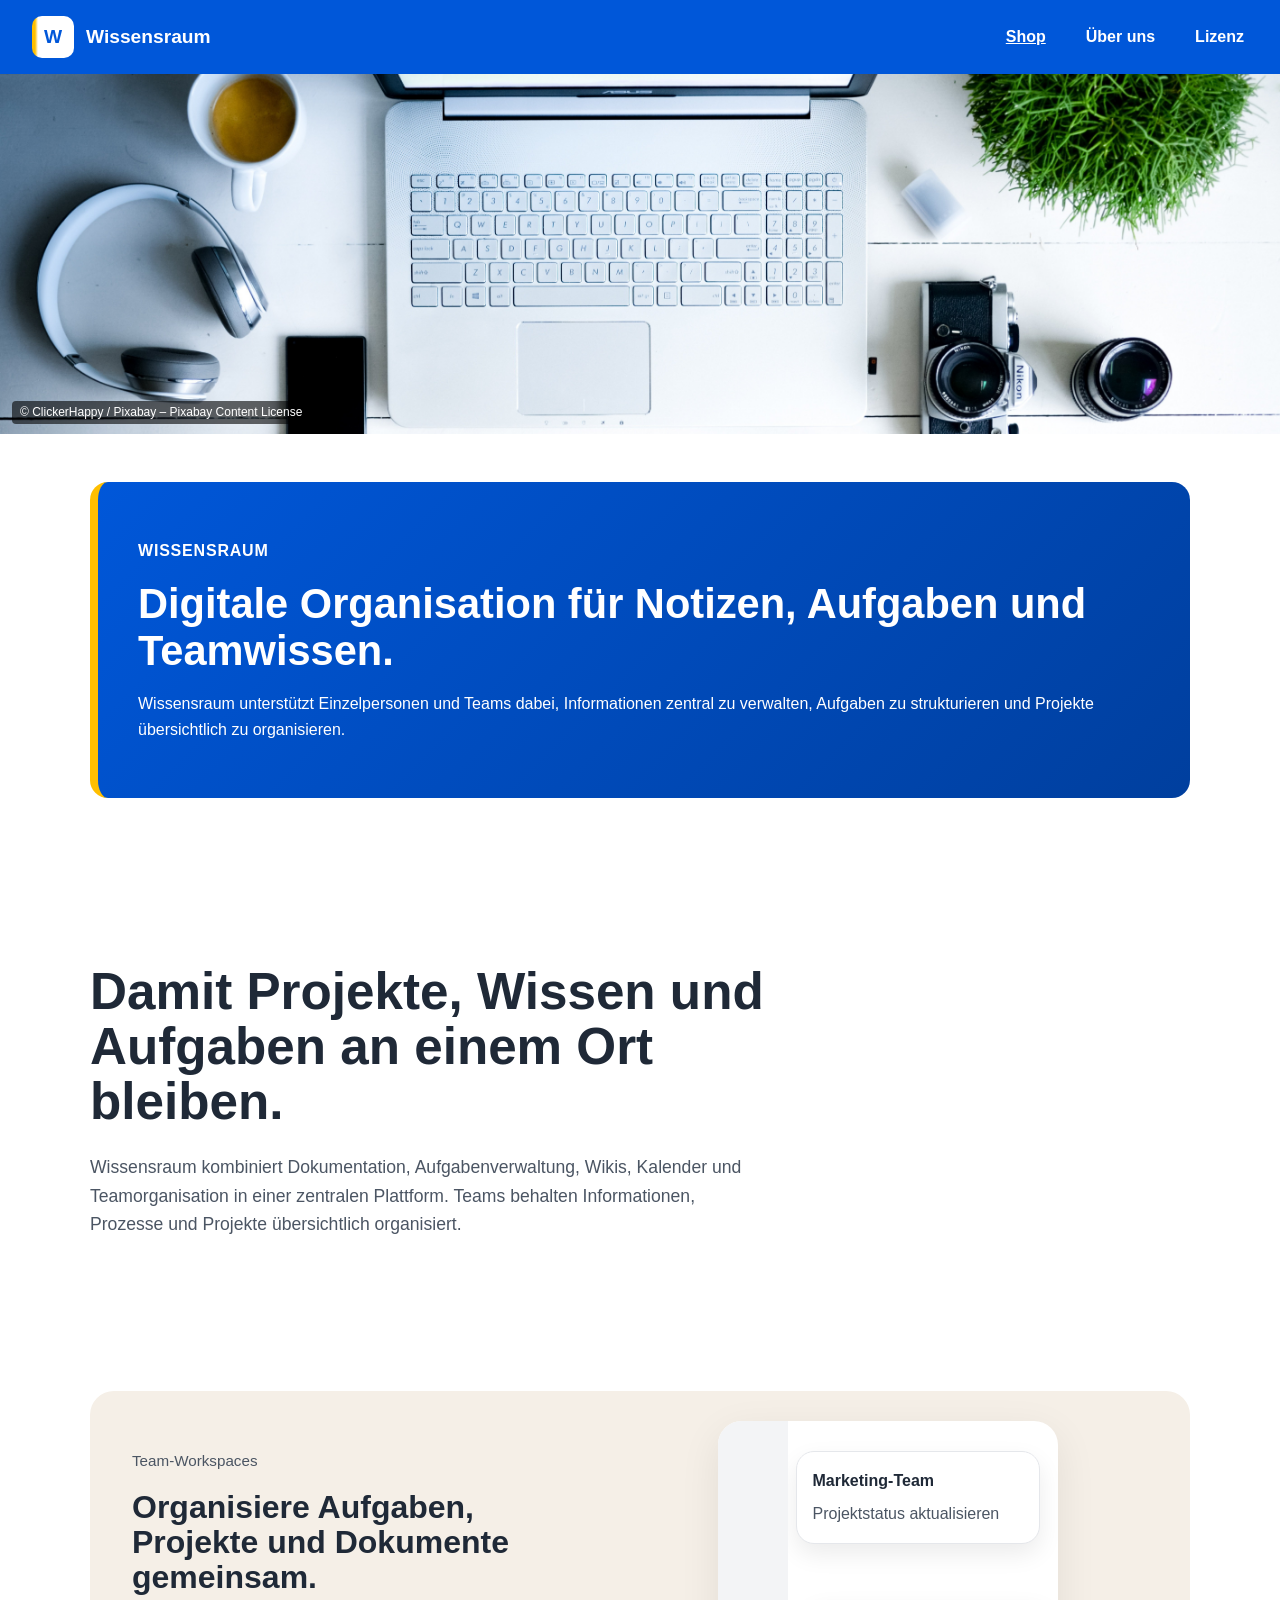
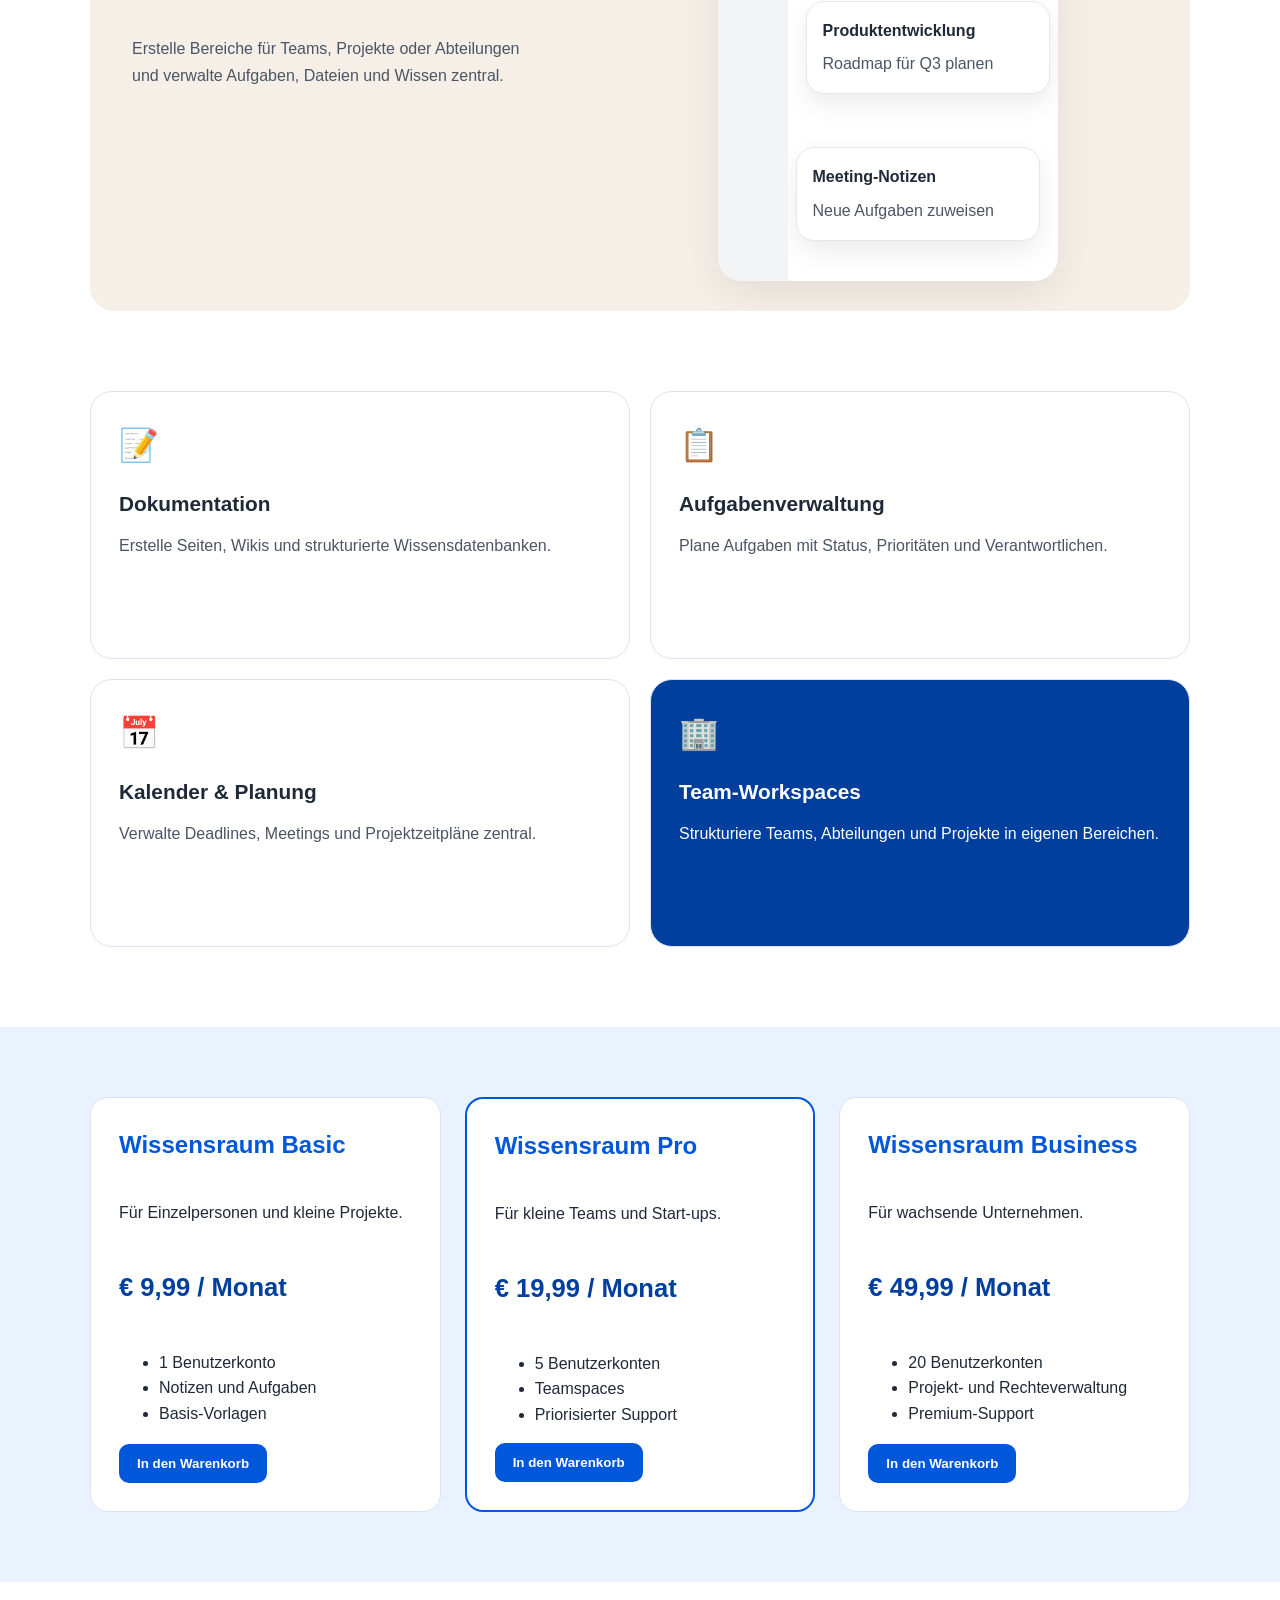
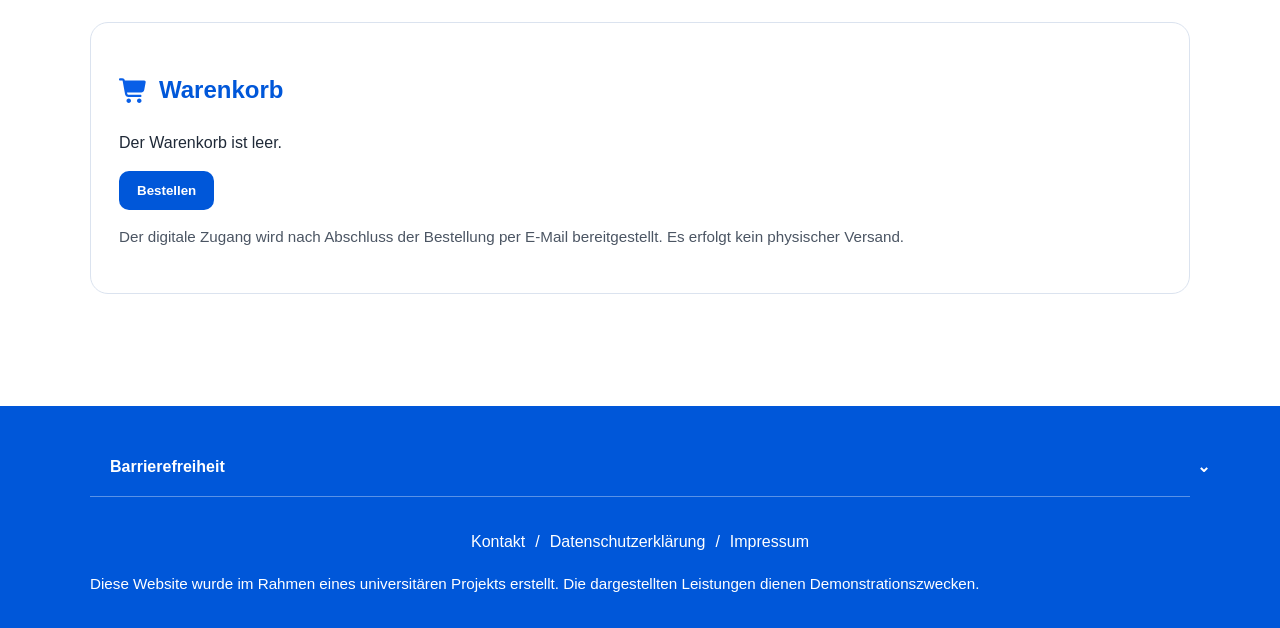
==== index.html @ 885d3466 "Phase 2.1" ====
<!DOCTYPE html>
<html lang="de">
<head>
    <meta charset="UTF-8">
    <meta name="viewport" content="width=device-width, initial-scale=1.0">
    <title>Shop | Wissensraum</title>
    <link rel="stylesheet" href="style.css">
</head>
<body>

<a class="skip-link" href="#main-content">Zum Inhalt springen</a>

<header class="site-header">
    <a class="brand" href="index.html" aria-label="Startseite Wissensraum">
        <div class="logo" aria-hidden="true">W</div>
        <span>Wissensraum</span>
    </a>

    <nav class="main-nav" aria-label="Hauptnavigation">
        <a href="index.html" aria-current="page">Shop</a>
        <a href="about.html">Über uns</a>
        <a href="lizenz.html">Lizenz</a>
    </nav>
</header>

<figure class="hero-media">
    <img src="assets/table.jpg" alt="Arbeitsplatz mit Laptop, Kopfhörern, Kamera und Pflanze">
    <figcaption>© ClickerHappy / Pixabay – Pixabay Content License</figcaption>
</figure>

<main id="main-content" tabindex="-1">
    <section class="hero impressum-hero">
        <p class="label">Wissensraum</p>
        <h1>Digitale Organisation für Notizen, Aufgaben und Teamwissen.</h1>
        <p>
            Wissensraum unterstützt Einzelpersonen und Teams dabei, Informationen zentral zu verwalten,
            Aufgaben zu strukturieren und Projekte übersichtlich zu organisieren.
        </p>
    </section>


    <section class="feature-showcase" aria-labelledby="feature-heading">

        <div class="feature-intro feature-intro-with-video">
            <div>
                <h2 id="feature-heading">
                    Damit Projekte, Wissen und Aufgaben an einem Ort bleiben.
                </h2>

                <p class="feature-text">
                    Wissensraum kombiniert Dokumentation, Aufgabenverwaltung,
                    Wikis, Kalender und Teamorganisation in einer zentralen Plattform.
                    Teams behalten Informationen, Prozesse und Projekte übersichtlich organisiert.
                </p>
            </div>

            <div class="intro-video">
                <video autoplay muted loop playsinline aria-label="Team arbeitet gemeinsam im Büro">
                    <source src="assets/office.mp4" type="video/mp4">
                </video>
            </div>
        </div>

        <div class="feature-highlight-grid">

            <article class="feature-large-card">
                <div class="feature-card-content">
                    <p class="feature-card-label">Team-Workspaces</p>

                    <h3>
                        Organisiere Aufgaben, Projekte und Dokumente gemeinsam.
                    </h3>

                    <p>
                        Erstelle Bereiche für Teams, Projekte oder Abteilungen
                        und verwalte Aufgaben, Dateien und Wissen zentral.
                    </p>
                </div>

                <div class="feature-preview">
                    <div class="preview-window">
                        <div class="preview-sidebar"></div>

                        <div class="preview-content">

                            <div class="preview-note note-one">
                                <strong>Marketing-Team</strong>
                                <span>Projektstatus aktualisieren</span>
                            </div>

                            <div class="preview-note note-two">
                                <strong>Produktentwicklung</strong>
                                <span>Roadmap für Q3 planen</span>
                            </div>

                            <div class="preview-note note-three">
                                <strong>Meeting-Notizen</strong>
                                <span>Neue Aufgaben zuweisen</span>
                            </div>

                        </div>
                    </div>
                </div>
            </article>
        </div>
    </section>

    <section class="feature-showcase" aria-labelledby="feature-heading">

    <div class="feature-small-grid">

                <article class="mini-feature-card">
                    <div class="mini-icon">📝</div>

                    <h3>Dokumentation</h3>

                    <p>
                        Erstelle Seiten, Wikis und strukturierte Wissensdatenbanken.
                    </p>
                </article>

                <article class="mini-feature-card">
                    <div class="mini-icon">📋</div>

                    <h3>Aufgabenverwaltung</h3>

                    <p>
                        Plane Aufgaben mit Status, Prioritäten und Verantwortlichen.
                    </p>
                </article>

                <article class="mini-feature-card">
                    <div class="mini-icon">📅</div>

                    <h3>Kalender & Planung</h3>

                    <p>
                        Verwalte Deadlines, Meetings und Projektzeitpläne zentral.
                    </p>
                </article>

                <article class="mini-feature-card featured-mini-card">
                    <div class="mini-icon">🏢</div>

                    <h3>Team-Workspaces</h3>

                    <p>
                        Strukturiere Teams, Abteilungen und Projekte in eigenen Bereichen.
                    </p>
                </article>

            </div>
    </section>



    <section class="shop-area">
    <section class="products" aria-label="Produktübersicht">
        <article class="product-card">
            <h2>Wissensraum Basic</h2>
            <p>Für Einzelpersonen und kleine Projekte.</p>
            <p class="price">€ 9,99 / Monat</p>
            <ul>
                <li>1 Benutzerkonto</li>
                <li>Notizen und Aufgaben</li>
                <li>Basis-Vorlagen</li>
            </ul>
            <button type="button" data-name="Wissensraum Basic" data-price="€ 9,99 / Monat">
                In den Warenkorb
            </button>
        </article>

        <article class="product-card featured">
            <h2>Wissensraum Pro</h2>
            <p>Für kleine Teams und Start-ups.</p>
            <p class="price">€ 19,99 / Monat</p>
            <ul>
                <li>5 Benutzerkonten</li>
                <li>Teamspaces</li>
                <li>Priorisierter Support</li>
            </ul>
            <button type="button" data-name="Wissensraum Pro" data-price="€ 19,99 / Monat">
                In den Warenkorb
            </button>
        </article>

        <article class="product-card">
            <h2>Wissensraum Business</h2>
            <p>Für wachsende Unternehmen.</p>
            <p class="price">€ 49,99 / Monat</p>
            <ul>
                <li>20 Benutzerkonten</li>
                <li>Projekt- und Rechteverwaltung</li>
                <li>Premium-Support</li>
            </ul>
            <button type="button" data-name="Wissensraum Business" data-price="€ 49,99 / Monat">
                In den Warenkorb
            </button>
        </article>
    </section>
    </section>
    <section class="cart-box cart-panel" aria-label="Warenkorb">
        <h2 class="cart-title">
            <img src="assets/cart-shopping-solid-full.svg" alt="" class="cart-icon">
            Warenkorb
        </h2>

        <ul id="cart" aria-live="polite" aria-relevant="additions text">
            <li>Der Warenkorb ist leer.</li>
        </ul>

        <button id="checkout-button" type="button">Bestellen</button>

        <form id="checkout-form" class="checkout-form hidden" novalidate>
            <h3><span class="step-number">1</span> Details</h3>

            <h4>Kontakt</h4>
            <div class="form-grid">
                <div class="form-field">
                    <label for="checkout-email">E-Mail-Adresse für den Zugang *</label>
                    <input id="checkout-email" name="email" type="email" required autocomplete="email">
                    <p class="error-message"></p>
                </div>

                <div class="form-field">
                    <label for="checkout-phone">Telefonnummer *</label>
                    <input id="checkout-phone" name="phone" type="tel" required autocomplete="tel">
                    <p class="error-message"></p>
                </div>
            </div>

            <h4>Rechnungsdaten</h4>
            <div class="form-grid">
                <div class="form-field">
                    <label for="firstname">Vorname *</label>
                    <input id="firstname" name="firstname" type="text" required autocomplete="given-name">
                    <p class="error-message"></p>
                </div>

                <div class="form-field">
                    <label for="lastname">Nachname *</label>
                    <input id="lastname" name="lastname" type="text" required autocomplete="family-name">
                    <p class="error-message"></p>
                </div>

                <div class="form-field">
                    <label for="company">Unternehmen optional</label>
                    <input id="company" name="company" type="text" autocomplete="organization">
                    <p class="error-message"></p>
                </div>

                <div class="form-field">
                    <label for="country">Land *</label>
                    <input id="country" name="country" type="text" required autocomplete="country-name">
                    <p class="error-message"></p>
                </div>

                <div class="form-field">
                    <label for="zip">PLZ *</label>
                    <input id="zip" name="zip" type="text" required inputmode="numeric" pattern="[0-9]{4}" autocomplete="postal-code">
                    <p class="error-message"></p>
                </div>

                <div class="form-field">
                    <label for="city">Ort *</label>
                    <input id="city" name="city" type="text" required autocomplete="address-level2">
                    <p class="error-message"></p>
                </div>
            </div>

            <details class="form-details">
                <summary>Vollständige Rechnungsadresse optional ergänzen</summary>

                <div class="form-grid">
                    <div class="form-field">
                        <label for="street">Straße</label>
                        <input id="street" name="street" type="text" autocomplete="address-line1">
                        <p class="error-message"></p>
                    </div>

                    <div class="form-field">
                        <label for="house">Hausnummer / Stiege / Tür</label>
                        <input id="house" name="house" type="text" autocomplete="address-line2">
                        <p class="error-message"></p>
                    </div>
                </div>

                <label for="order-notes">Anmerkungen zur Bestellung</label>
                <textarea id="order-notes" name="notes"></textarea>
            </details>

            <label class="checkbox-row">
                <input type="checkbox" name="company-payment">
                Ich bestelle als Unternehmen.
            </label>

            <div class="form-field">
                <label class="checkbox-row">
                    <input id="license-terms" type="checkbox" name="license-terms" required>
                    <span>
                    Ich akzeptiere die
                    <a href="lizenz.html">Lizenzbedingungen</a>.
                </span>
                </label>
                <p class="error-message"></p>
            </div>

            <button type="submit" class="checkout-submit">
                Weiter zur Zahlung
            </button>
        </form>

        <p class="notice">
            Der digitale Zugang wird nach Abschluss der Bestellung per E-Mail bereitgestellt.
            Es erfolgt kein physischer Versand.
        </p>
    </section>
</main>

<footer class="site-footer">
    <section class="legal-accordion" aria-label="Rechtliche Informationen">
        <details>
            <summary>Barrierefreiheit</summary>
            <div class="accordion-content">
                <p>
                    Wissensraum legt Wert auf eine zugängliche Nutzung der Website.
                    Die Oberfläche wurde mit Fokus auf klare Struktur, Tastaturbedienbarkeit,
                    sichtbare Fokusmarkierungen und gute Lesbarkeit umgesetzt.
                    Diese Website wurde mit Blick auf WCAG 2.2 AA entwickelt.
                    Eine vollständige technische Prüfung ist erforderlich, um die Konformität abschließend zu bestätigen.
                </p>
                <ul>
                    <li>Semantisches HTML</li>
                    <li>Tastaturbedienbarkeit</li>
                    <li>Ausreichende Farbkontraste</li>
                    <li>Responsive Darstellung</li>
                    <li>Klare Navigationsstruktur</li>
                    <li>Sichtbare Fokus-Markierungen</li>
                </ul>
            </div>
        </details>
    </section>

    <nav class="footer-links" aria-label="Rechtliche Links">
        <a href="kontakt.html">Kontakt</a>
        <span aria-hidden="true">/</span>
        <a href="datenschutz.html">Datenschutzerklärung</a>
        <span aria-hidden="true">/</span>
        <a href="impressum.html">Impressum</a>
    </nav>

    <p class="notice">
        Diese Website wurde im Rahmen eines universitären Projekts erstellt.
        Die dargestellten Leistungen dienen Demonstrationszwecken.
    </p>
</footer>

<div id="mock-popup" class="mock-popup hidden" role="dialog" aria-modal="true" aria-labelledby="mock-popup-title">
    <div class="mock-popup-content">
        <h2 id="mock-popup-title">Mockup abgeschlossen</h2>
        <p>
            Die Bestellung ist am Ende des Mockups angekommen.
            Es wurde keine echte Zahlung ausgelöst und keine echte Bestellung verarbeitet.
        </p>
        <button id="close-popup-button" type="button">Schließen</button>
    </div>
</div>

<div id="loading-overlay" class="loading-overlay hidden" role="status" aria-live="polite">
    <img src="assets/elder.gif" alt="">
    <span class="sr-only">Ladevorgang läuft</span>
</div>

<script src="script.js"></script>
</body>
</html>
---- style.css ----
/* ==================================================
   1. Globale Variablen
================================================== */

:root {
    --blue: #0057d9;
    --blue-dark: #003f9e;
    --light-blue: #eaf2ff;
    --text: #1f2937;
    --border: #dbe3ef;
    --error: #b00020;
    --focus: #ffbf00;
}


/* ==================================================
   2. Basislayout
================================================== */

body {
    margin: 0;
    font-family: Arial, Helvetica, sans-serif;
    background: white;
    color: var(--text);
    line-height: 1.6;
}

main {
    max-width: 1100px;
    margin: 0 auto;
    padding: 48px 24px;
    min-height: 70vh;
}

.hidden {
    display: none;
}


/* ==================================================
   3. Barrierefreiheit
================================================== */

.skip-link {
    position: absolute;
    top: -60px;
    left: 20px;
    background: var(--focus);
    color: black;
    padding: 10px 14px;
    z-index: 1000;
    text-decoration: none;
    font-weight: 700;
    border-radius: 6px;
}

.skip-link:focus {
    top: 20px;
}

a:focus-visible,
button:focus-visible,
summary:focus-visible,
input:focus-visible,
textarea:focus-visible {
    outline: 3px solid var(--focus);
    outline-offset: 4px;
}

.sr-only {
    position: absolute;
    width: 1px;
    height: 1px;
    padding: 0;
    margin: -1px;
    overflow: hidden;
    clip: rect(0, 0, 0, 0);
    white-space: nowrap;
    border: 0;
}


/* ==================================================
   4. Header, Logo und Navigation
================================================== */

.site-header {
    background: var(--blue);
    padding: 16px 32px;
    display: flex;
    justify-content: space-between;
    align-items: center;
}

.brand {
    display: flex;
    align-items: center;
    gap: 12px;
    color: white;
    text-decoration: none;
    font-weight: 700;
    font-size: 1.2rem;
}

.logo {
    width: 42px;
    height: 42px;
    border-radius: 10px;
    background: linear-gradient(90deg, var(--focus) 0 3px, white 6px);
    color: var(--blue);
    display: flex;
    align-items: center;
    justify-content: center;
    font-weight: 800;
}

.main-nav {
    display: flex;
    gap: 32px;
    align-items: center;
}

.main-nav a {
    color: white;
    text-decoration: none;
    font-weight: 700;
    padding: 8px 4px;
}

.main-nav a:hover,
.main-nav a[aria-current="page"] {
    text-decoration: underline;
}


/* ==================================================
   5. Hero-Bild und Hero-Bereiche
================================================== */

.hero-media {
    position: relative;
    width: 100%;
    margin: 0;
    padding: 0;
}

.hero-media img {
    width: 100%;
    max-height: 360px;
    object-fit: cover;
    display: block;
}

.hero-media figcaption {
    position: absolute;
    left: 12px;
    bottom: 10px;
    background: rgba(0, 0, 0, 0.6);
    color: white;
    padding: 2px 8px;
    border-radius: 4px;
    font-size: 0.75rem;
}

.hero {
    background: var(--light-blue);
    border-radius: 18px;
    padding: 40px;
    margin-bottom: 40px;
}

.label {
    color: var(--blue);
    font-weight: 700;
    text-transform: uppercase;
    letter-spacing: 0.05em;
}

.hero h1 {
    font-size: 2.4rem;
    margin: 0 0 16px;
}

.impressum-hero {
    background: linear-gradient(135deg, var(--blue), var(--blue-dark));
    color: white;
    border-left: 8px solid var(--focus);
}

.impressum-hero .label,
.impressum-hero h1,
.impressum-hero p {
    color: white;
}

.impressum-hero .label {
    opacity: 1;
}

.impressum-hero h1 {
    font-size: 2.6rem;
    line-height: 1.15;
}

.impressum-hero p {
    max-width: 100%;
}


/* ==================================================
   6. Buttons
================================================== */

button {
    background: var(--blue);
    color: white;
    border: none;
    border-radius: 10px;
    padding: 12px 18px;
    font-weight: 700;
    cursor: pointer;
}

button:hover {
    background: var(--blue-dark);
}


/* ==================================================
   7. Produktbereich / Shop
================================================== */

.shop-area {
    background: var(--light-blue);
    padding: 70px 40px;
    border-radius: 0;
    margin-top: 80px;
    width: 100vw;
    margin-left: calc(50% - 50vw);
    margin-right: calc(50% - 50vw);
    box-sizing: border-box;
}

.products {
    display: grid;
    grid-template-columns: repeat(3, 1fr);
    gap: 24px;
    margin-top: 80px;
}

.shop-area .products {
    max-width: 1100px;
    margin: 0 auto;
}

.product-card {
    border: 1px solid var(--border);
    border-radius: 18px;
    padding: 28px;
    background: white;
    display: flex;
    flex-direction: column;
}

.product-card.featured {
    border: 2px solid var(--blue);
}

.product-card h2 {
    color: var(--blue);
    margin-top: 0;
}

.product-card ul {
    flex-grow: 1;
}

.product-card button {
    align-self: flex-start;
}

.price {
    font-size: 1.6rem;
    font-weight: 700;
    color: var(--blue-dark);
}


/* ==================================================
   8. Warenkorb
================================================== */

.cart-panel {
    max-width: 1100px;
    margin: 40px auto 0;
    padding: 28px;
    background: white;
    border: 1px solid var(--border);
    border-radius: 18px;
}

.shop-area .cart-panel {
    max-width: 1100px;
    margin: 40px auto 0;
    background: white;
}

.cart-title {
    display: flex;
    align-items: center;
    gap: 10px;
    color: var(--blue);
}

.cart-icon {
    width: 30px;
    height: 30px;
    filter: brightness(0) saturate(100%) invert(28%) sepia(99%) saturate(2633%) hue-rotate(210deg) brightness(89%) contrast(104%);
}

#cart {
    list-style: none;
    padding-left: 0;
}

.cart-item-selected {
    border-left: 5px solid var(--blue);
    background: var(--light-blue);
    border-radius: 10px;
    padding: 16px 20px;
    max-width: 520px;
}

.cart-item-selected strong {
    color: var(--blue);
    font-size: 1.1rem;
}

.notice {
    font-size: 0.95rem;
    color: #4b5563;
}


/* ==================================================
   9. Formulare
================================================== */

.checkout-form {
    margin-top: 32px;
    max-width: 900px;
}

.checkout-form h3 {
    font-size: 1.6rem;
    margin-bottom: 32px;
}

.checkout-form h4 {
    font-size: 1.3rem;
    margin: 28px 0 6px;
}

.step-number {
    display: inline-flex;
    width: 30px;
    height: 30px;
    border: 2px solid var(--text);
    border-radius: 50%;
    align-items: center;
    justify-content: center;
    font-size: 1rem;
    margin-right: 14px;
}

.form-hint {
    color: #4b5563;
    margin-top: 0;
}

.form-grid {
    display: grid;
    grid-template-columns: repeat(2, 1fr);
    gap: 18px 32px;
    margin: 18px 0;
}

.form-field {
    display: flex;
    flex-direction: column;
    gap: 6px;
}

.form-field label,
.form-details label {
    font-weight: 700;
}

.form-grid input,
.form-details textarea {
    width: 100%;
    padding: 16px 18px;
    border: 1px solid var(--border);
    font-size: 1rem;
    box-sizing: border-box;
}

.error-message {
    min-height: 1.2em;
    color: var(--error);
    font-size: 0.95rem;
    margin: 0;
}

input[aria-invalid="true"],
textarea[aria-invalid="true"] {
    border: 2px solid var(--error);
}

.form-details {
    margin: 24px 0;
}

.form-details summary {
    cursor: pointer;
    font-weight: 700;
    color: var(--blue);
}

.form-details textarea {
    margin-top: 12px;
    min-height: 90px;
    resize: vertical;
}

.checkbox-row {
    display: flex;
    align-items: center;
    gap: 14px;
    margin: 18px 0;
}

.checkbox-row input {
    width: 24px;
    height: 24px;
}

.checkout-submit {
    width: 100%;
    margin-top: 20px;
    border-radius: 0;
    padding: 18px;
    font-size: 1rem;
}


/* ==================================================
   10. Feature-Bereich
================================================== */

.feature-showcase {
    margin-top: 80px;
}

.feature-intro {
    max-width: 760px;
    margin-bottom: 50px;
}

.feature-label {
    color: var(--blue);
    font-weight: 700;
    text-transform: uppercase;
    letter-spacing: 0.08em;
    margin-bottom: 12px;
}

.feature-intro h2 {
    font-size: 3.2rem;
    line-height: 1.08;
    margin: 0 0 24px;
    max-width: 720px;
}

.feature-text {
    font-size: 1.1rem;
    color: #4b5563;
    max-width: 680px;
}

.feature-highlight-grid {
    display: block;
    width: 100%;
}

.feature-large-card {
    background: #f5efe7;
    border-radius: 24px;
    overflow: hidden;
    display: grid;
    grid-template-columns: minmax(220px, 0.9fr) minmax(260px, 1.1fr);
    min-height: 520px;
    width: 100%;
}

.feature-card-content {
    padding: 42px;
    display: flex;
    flex-direction: column;
    position: relative;
    z-index: 2;
}

.feature-card-label {
    font-size: 0.95rem;
    color: #4b5563;
    margin-bottom: 16px;
}

.feature-card-content h3 {
    font-size: 2rem;
    line-height: 1.1;
    margin: 0 0 24px;
}

.feature-card-content p {
    color: #4b5563;
    line-height: 1.7;
}

.feature-arrow {
    margin-top: auto;
    width: 52px;
    height: 52px;
    border-radius: 50%;
    font-size: 1.5rem;
    padding: 0;
}

.feature-small-grid {
    display: grid;
    grid-template-columns: 1fr 1fr;
    gap: 20px;
}
.brand-grid {
    display: grid;
    grid-template-columns: repeat(3, 1fr);
    gap: 24px;
    align-items: stretch;
    margin-top: 0;
}

.brand-grid .mini-feature-card {
    min-height: 280px;
}

.mini-feature-card {
    background: white;
    border: 1px solid var(--border);
    border-radius: 22px;
    padding: 28px;
    min-height: 210px;
}

.mini-icon {
    font-size: 2rem;
    margin-bottom: 20px;
}

.mini-feature-card h3 {
    font-size: 1.3rem;
    line-height: 1.2;
    margin-bottom: 14px;
}

.mini-feature-card p {
    color: #4b5563;
    line-height: 1.6;
}

.featured-mini-card {
    background: var(--blue-dark);
    color: white;
}

.featured-mini-card p {
    color: rgba(255, 255, 255, 0.85);
}


/* ==================================================
   11. Feature-Vorschau / Mockup
================================================== */

.feature-preview {
    position: relative;
    min-width: 0;
    display: flex;
    align-items: center;
    justify-content: center;
    padding: 30px;
    overflow: hidden;
}

.preview-window {
    width: 100%;
    max-width: 340px;
    height: 100%;
    min-height: 440px;
    background: white;
    border-radius: 24px;
    display: grid;
    grid-template-columns: 70px 1fr;
    overflow: hidden;
    box-shadow: 0 12px 40px rgba(0, 0, 0, 0.08);
}

.preview-sidebar {
    background: #f3f4f6;
}

.preview-content {
    position: relative;
    padding: 24px;
    overflow: hidden;
}

.preview-note {
    position: absolute;
    background: white;
    border-radius: 18px;
    padding: 16px;
    width: 210px;
    max-width: calc(100% - 32px);
    box-shadow: 0 10px 24px rgba(0, 0, 0, 0.08);
    border: 1px solid #e5e7eb;
}

.preview-note strong {
    display: block;
    margin-bottom: 8px;
    font-size: 1rem;
}

.preview-note span {
    color: #4b5563;
}

.note-one {
    top: 30px;
    right: 18px;
}

.note-two {
    top: 180px;
    left: 18px;
}

.note-three {
    bottom: 40px;
    right: 18px;
}


/* ==================================================
   12. Markenbereich About-Seite
================================================== */

.brand-showcase {
    margin-top: 80px;
}

.brand-showcase .feature-intro {
    max-width: 100%;
}

.brand-showcase .feature-text {
    max-width: 100%;
}

.brand-grid {
    margin-top: 0;
}

.brand-card {
    min-height: 260px;
}

.brand-kicker {
    color: var(--blue);
    font-weight: 700;
    text-transform: uppercase;
    letter-spacing: 0.08em;
    font-size: 0.85rem;
    margin: 0 0 18px;
}

.brand-wordmark {
    color: var(--blue);
    font-size: 1.8rem;
    font-weight: 800;
    margin-bottom: 20px;
}

.brand-logo-preview {
    margin-bottom: 20px;
}

.color-row {
    display: flex;
    gap: 12px;
    flex-wrap: wrap;
    margin-bottom: 20px;
}

.color-swatch {
    display: block;
    width: 54px;
    height: 54px;
    border-radius: 12px;
    border: 1px solid var(--border);
}

.color-swatch.blue {
    background: var(--blue);
}

.color-swatch.white {
    background: white;
}

.color-swatch.yellow {
    background: var(--focus);
}

.color-row p {
    font-size: 0.8rem;
    line-height: 1.3;
}

.featured-mini-card .brand-kicker,
.featured-mini-card .brand-wordmark,
.featured-mini-card h3,
.featured-mini-card p {
    color: white;
}


/* ==================================================
   13. Footer und Akkordeon
================================================== */

.site-footer {
    margin-top: 64px;
    background: var(--blue);
    color: white;
    padding: 32px;
}

.legal-accordion {
    max-width: 1100px;
    margin: 0 auto 32px auto;
}

.legal-accordion details {
    margin-bottom: 2px;
    border-bottom: 1px solid rgba(255, 255, 255, 0.35);
}

.legal-accordion summary {
    display: block;
    width: 100%;
    cursor: pointer;
    font-weight: 700;
    padding: 16px 20px;
    color: white;
    background: var(--blue);
    list-style: none;
    border: none;
}

.legal-accordion summary::-webkit-details-marker {
    display: none;
}

.legal-accordion summary::after {
    content: "⌄";
    float: right;
}

.legal-accordion details[open] summary::after {
    content: "⌃";
}

.accordion-content {
    background: var(--blue-dark);
    padding: 20px;
    color: white;
}

.accordion-content p,
.accordion-content li {
    color: white;
}

.footer-links {
    display: flex;
    justify-content: center;
    gap: 10px;
    flex-wrap: wrap;
    margin: 28px 0 18px;
}

.footer-links a,
.footer-links span {
    color: white;
    text-decoration: none;
}

.footer-links a:hover {
    text-decoration: underline;
}


/* ==================================================
   14. Popup und Ladeanzeige
================================================== */

.mock-popup {
    position: fixed;
    inset: 0;
    background: rgba(0, 0, 0, 0.45);
    display: flex;
    align-items: center;
    justify-content: center;
    z-index: 2000;
}

.mock-popup.hidden {
    display: none;
}

.mock-popup-content {
    background: white;
    color: var(--text);
    max-width: 480px;
    padding: 32px;
    border-radius: 18px;
    box-shadow: 0 12px 40px rgba(0, 0, 0, 0.25);
}

.mock-popup-content h2 {
    color: var(--blue);
    margin-top: 0;
}

.loading-overlay {
    position: fixed;
    inset: 0;
    background: rgba(255, 255, 255, 0.75);
    display: flex;
    align-items: center;
    justify-content: center;
    z-index: 3000;
}

.loading-overlay.hidden {
    display: none;
}

.loading-overlay img {
    width: 300px;
    height: auto;
}


/* ==================================================
   15. Responsive Anpassungen
================================================== */

@media (max-width: 1100px) {
    .feature-large-card {
        grid-template-columns: 1fr 1fr;
    }
}

@media (max-width: 800px) {
    .site-header {
        flex-direction: column;
        align-items: flex-start;
        gap: 16px;
    }

    .main-nav {
        flex-wrap: wrap;
        gap: 20px;
    }

    .products,
    .form-grid {
        grid-template-columns: 1fr;
    }

    .hero h1 {
        font-size: 2rem;
    }
}

@media (max-width: 760px) {
    .feature-intro h2 {
        font-size: 2.2rem;
    }

    .feature-large-card,
    .feature-small-grid {
        grid-template-columns: 1fr;
    }

    .preview-window {
        max-width: 100%;
        min-height: 360px;
    }
}


.feature-intro-with-video {
    max-width: 100%;
    display: grid;
    grid-template-columns: 1fr 260px;
    gap: 48px;
    align-items: center;
}

.intro-video video {
    width: 100%;
    aspect-ratio: 9 / 16;
    object-fit: cover;
    border-radius: 22px;
    display: block;
}

@media (max-width: 800px) {
    .feature-intro-with-video {
        grid-template-columns: 1fr;
    }

    .intro-video {
        max-width: 260px;
    }
}

.hero-media video {
    width: 100%;
    max-height: 360px;
    object-fit: cover;
    display: block;
}

.media-license-list {
    padding-left: 1.2rem;
    margin: 16px 0 0;
}

.media-license-list li {
    margin-bottom: 12px;
    line-height: 1.6;
}

@media (max-width: 1000px) {
    .brand-grid {
        grid-template-columns: 1fr;
    }
}

.site-footer .notice {
    color: white;
    max-width: 1100px;
    margin: 16px auto 0;
}
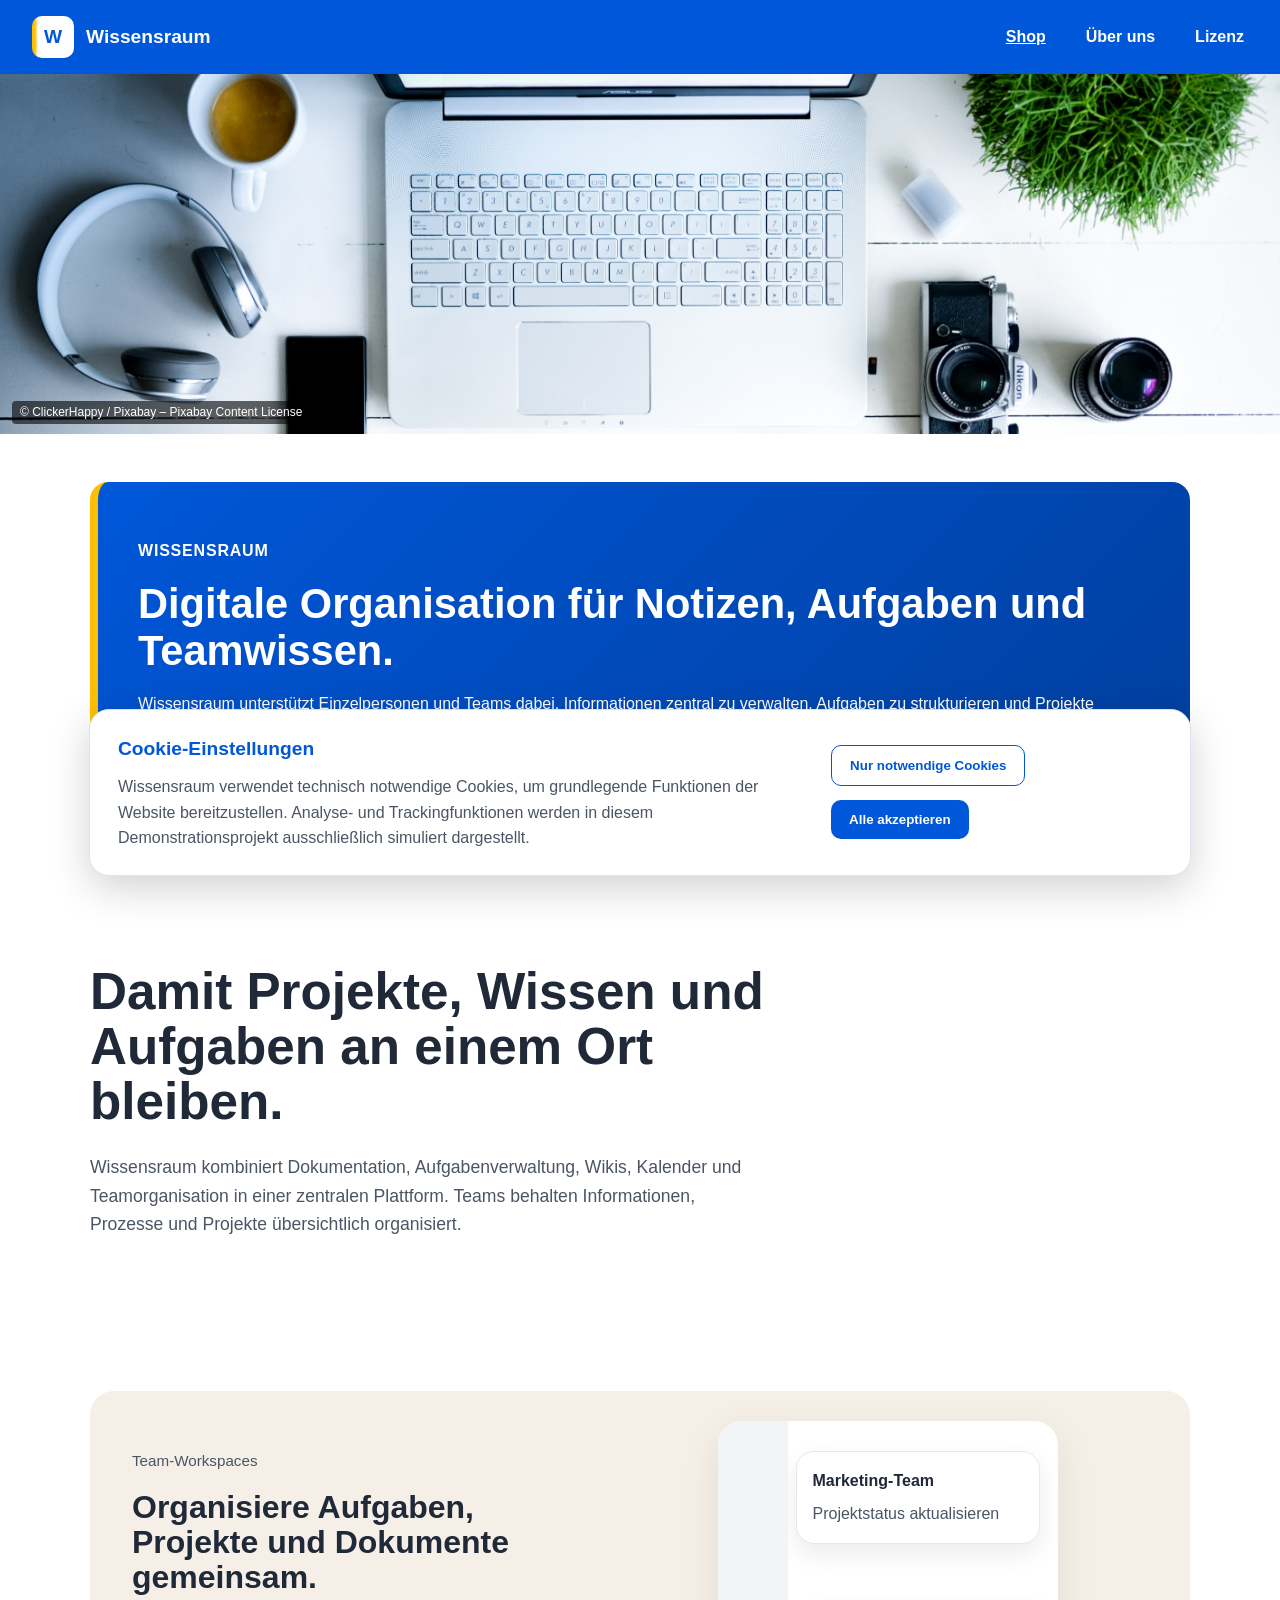
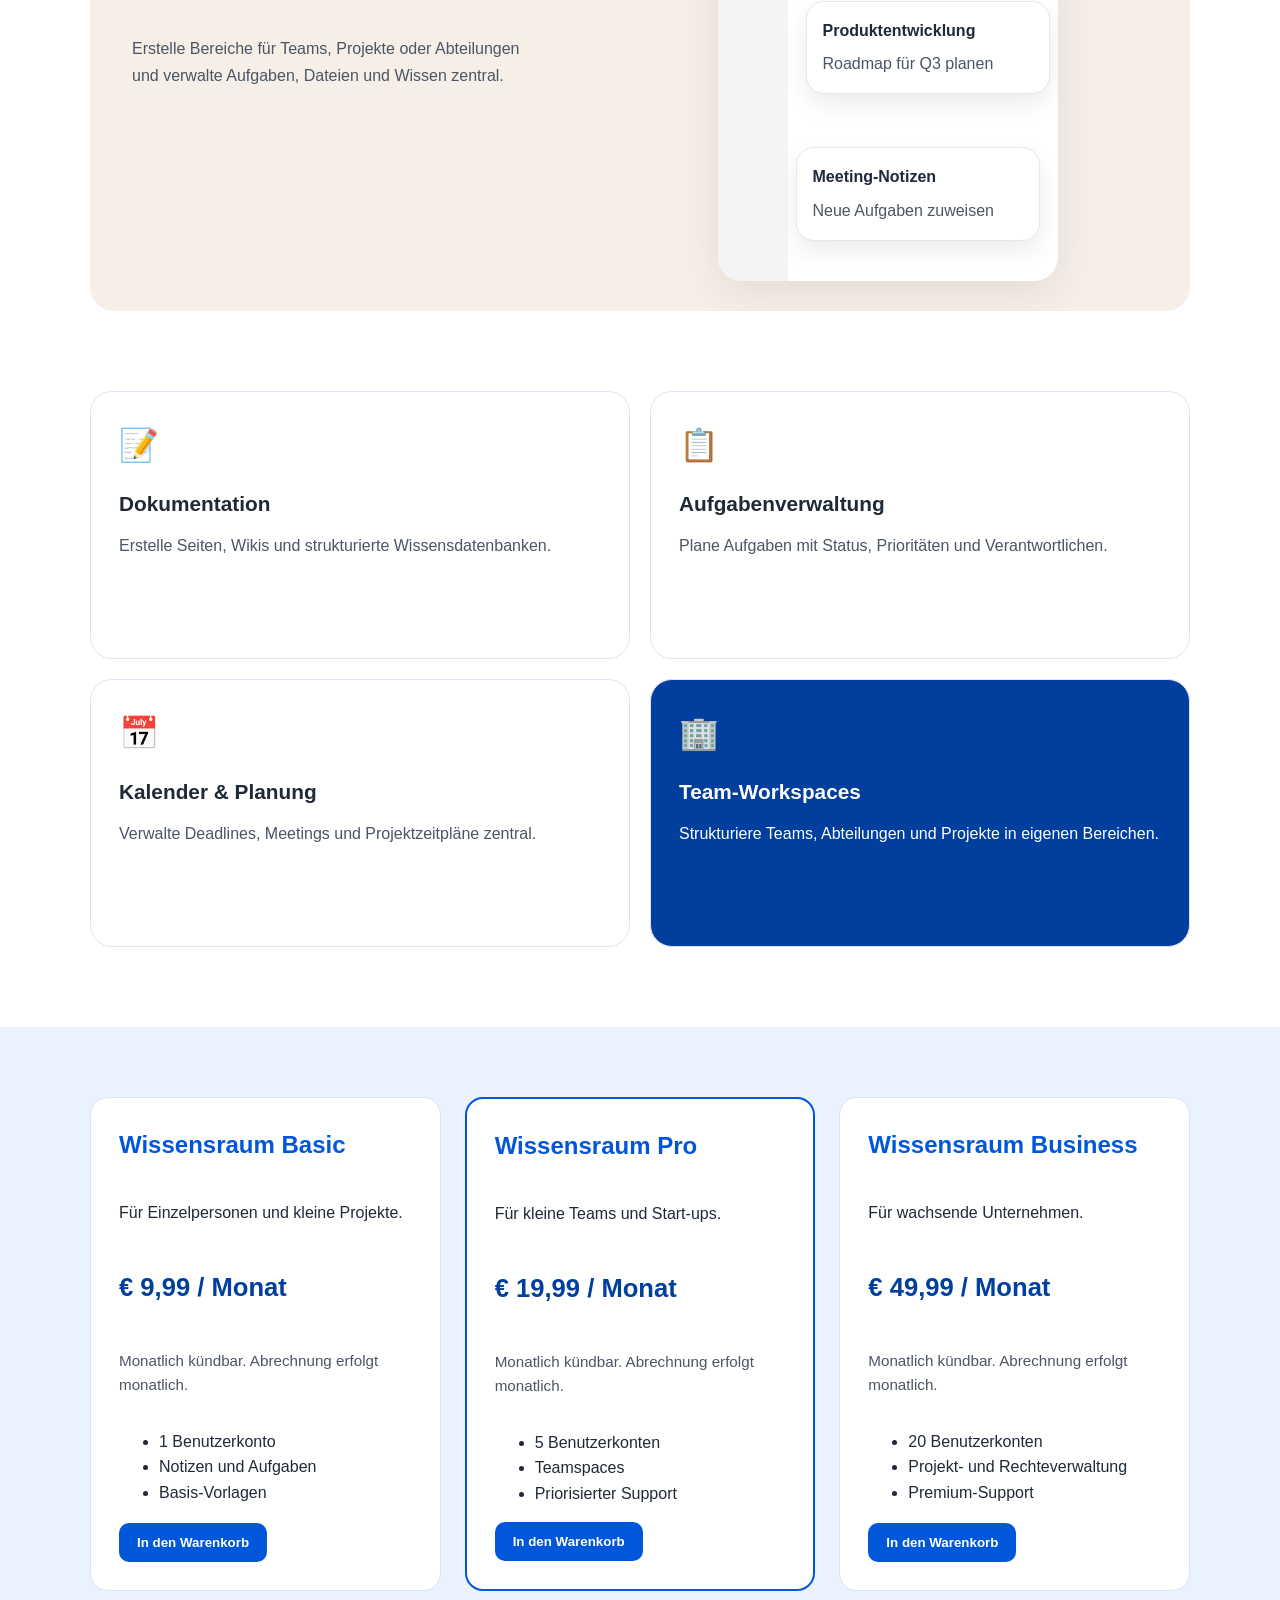
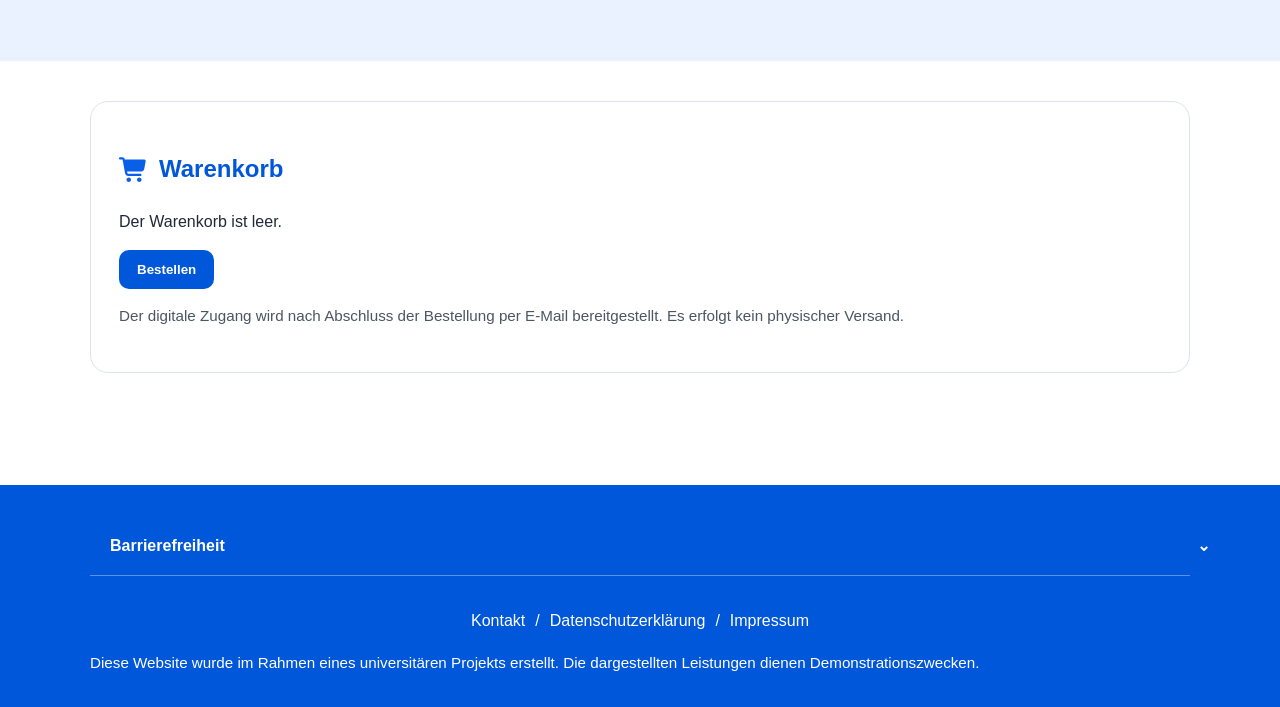
==== commit 01523387: "Phase 3" ====
--- a/index.html
+++ b/index.html
@@ -160,6 +160,9 @@
             <h2>Wissensraum Basic</h2>
             <p>Für Einzelpersonen und kleine Projekte.</p>
             <p class="price">€ 9,99 / Monat</p>
+            <p class="notice">
+                Monatlich kündbar. Abrechnung erfolgt monatlich.
+            </p>
             <ul>
                 <li>1 Benutzerkonto</li>
                 <li>Notizen und Aufgaben</li>
@@ -174,6 +177,9 @@
             <h2>Wissensraum Pro</h2>
             <p>Für kleine Teams und Start-ups.</p>
             <p class="price">€ 19,99 / Monat</p>
+            <p class="notice">
+                Monatlich kündbar. Abrechnung erfolgt monatlich.
+            </p>
             <ul>
                 <li>5 Benutzerkonten</li>
                 <li>Teamspaces</li>
@@ -188,6 +194,9 @@
             <h2>Wissensraum Business</h2>
             <p>Für wachsende Unternehmen.</p>
             <p class="price">€ 49,99 / Monat</p>
+            <p class="notice">
+                Monatlich kündbar. Abrechnung erfolgt monatlich.
+            </p>
             <ul>
                 <li>20 Benutzerkonten</li>
                 <li>Projekt- und Rechteverwaltung</li>
@@ -257,7 +266,7 @@
 
                 <div class="form-field">
                     <label for="zip">PLZ *</label>
-                    <input id="zip" name="zip" type="text" required inputmode="numeric" pattern="[0-9]{4}" autocomplete="postal-code">
+                    <input id="zip" name="zip" type="text" required autocomplete="postal-code">
                     <p class="error-message"></p>
                 </div>
 
@@ -326,7 +335,9 @@
                     Wissensraum legt Wert auf eine zugängliche Nutzung der Website.
                     Die Oberfläche wurde mit Fokus auf klare Struktur, Tastaturbedienbarkeit,
                     sichtbare Fokusmarkierungen und gute Lesbarkeit umgesetzt.
-                    Diese Website wurde mit Blick auf WCAG 2.2 AA entwickelt.
+                    Diese Website wurde mit Blick auf WCAG 2.2 AA entwickelt. Die Website wurde unter anderem mit automatisierten Accessibility-Tools
+                    wie WAVE überprüft. Dabei wurden keine kritischen Fehler
+                    oder Kontrastprobleme festgestellt.
                     Eine vollständige technische Prüfung ist erforderlich, um die Konformität abschließend zu bestätigen.
                 </p>
                 <ul>
@@ -371,6 +382,30 @@
     <span class="sr-only">Ladevorgang läuft</span>
 </div>
 
+<div id="cookie-banner" class="cookie-banner hidden" role="dialog" aria-labelledby="cookie-title" aria-describedby="cookie-text">
+    <div class="cookie-banner-content">
+        <div class="cookie-banner-text">
+            <h2 id="cookie-title">Cookie-Einstellungen</h2>
+            <p id="cookie-text">
+                Wissensraum verwendet technisch notwendige Cookies,
+                um grundlegende Funktionen der Website bereitzustellen.
+                Analyse- und Trackingfunktionen werden in diesem
+                Demonstrationsprojekt ausschließlich simuliert dargestellt.
+            </p>
+        </div>
+
+        <div class="cookie-banner-actions">
+            <button id="cookie-essential" type="button" class="cookie-secondary">
+                Nur notwendige Cookies
+            </button>
+            <button id="cookie-accept" type="button">
+                Alle akzeptieren
+            </button>
+        </div>
+    </div>
+</div>
+
 <script src="script.js"></script>
+
 </body>
 </html>
--- a/style.css
+++ b/style.css
@@ -976,4 +976,81 @@
     color: white;
     max-width: 1100px;
     margin: 16px auto 0;
+}
+
+
+/* ==================================================
+   16. Cookie Banner
+================================================== */
+
+/* Cookie-Banner */
+
+.cookie-banner {
+    position: fixed;
+    bottom: 24px;
+    left: 50%;
+    transform: translateX(-50%);
+    width: min(1100px, calc(100% - 32px));
+    background: white;
+    border: 1px solid var(--border);
+    border-radius: 20px;
+    box-shadow: 0 12px 40px rgba(0, 0, 0, 0.18);
+    z-index: 5000;
+}
+
+.cookie-banner.hidden {
+    display: none;
+}
+
+.cookie-banner-content {
+    display: flex;
+    justify-content: space-between;
+    gap: 24px;
+    padding: 24px 28px;
+    align-items: center;
+}
+
+.cookie-banner-text h2 {
+    margin-top: 0;
+    margin-bottom: 10px;
+    color: var(--blue);
+    font-size: 1.2rem;
+}
+
+.cookie-banner-text p {
+    margin: 0;
+    color: #4b5563;
+    line-height: 1.6;
+    max-width: 720px;
+}
+
+.cookie-banner-actions {
+    display: flex;
+    gap: 14px;
+    flex-wrap: wrap;
+}
+
+.cookie-secondary {
+    background: white;
+    color: var(--blue);
+    border: 1px solid var(--blue);
+}
+
+.cookie-secondary:hover {
+    background: var(--light-blue);
+}
+
+@media (max-width: 760px) {
+    .cookie-banner-content {
+        flex-direction: column;
+        align-items: flex-start;
+    }
+
+    .cookie-banner-actions {
+        width: 100%;
+    }
+
+    .cookie-banner-actions button {
+        width: 100%;
+    }
 }
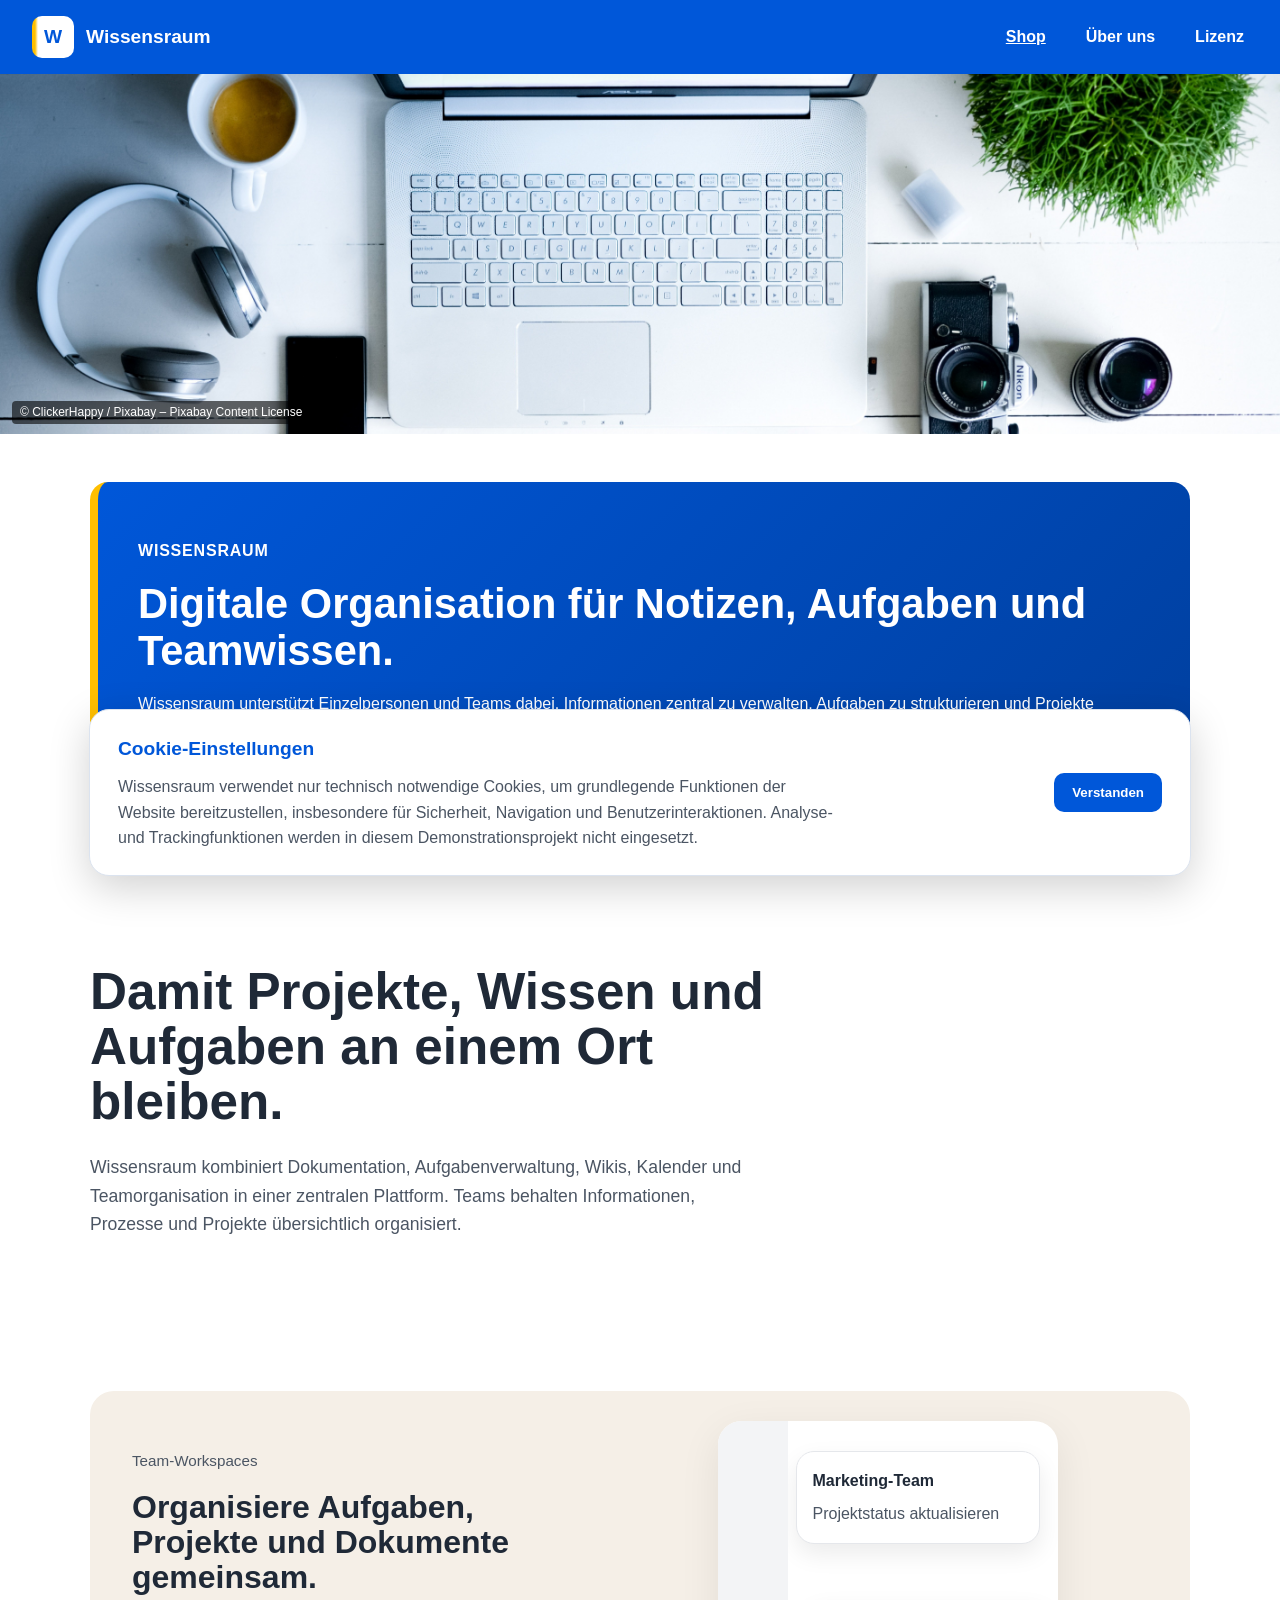
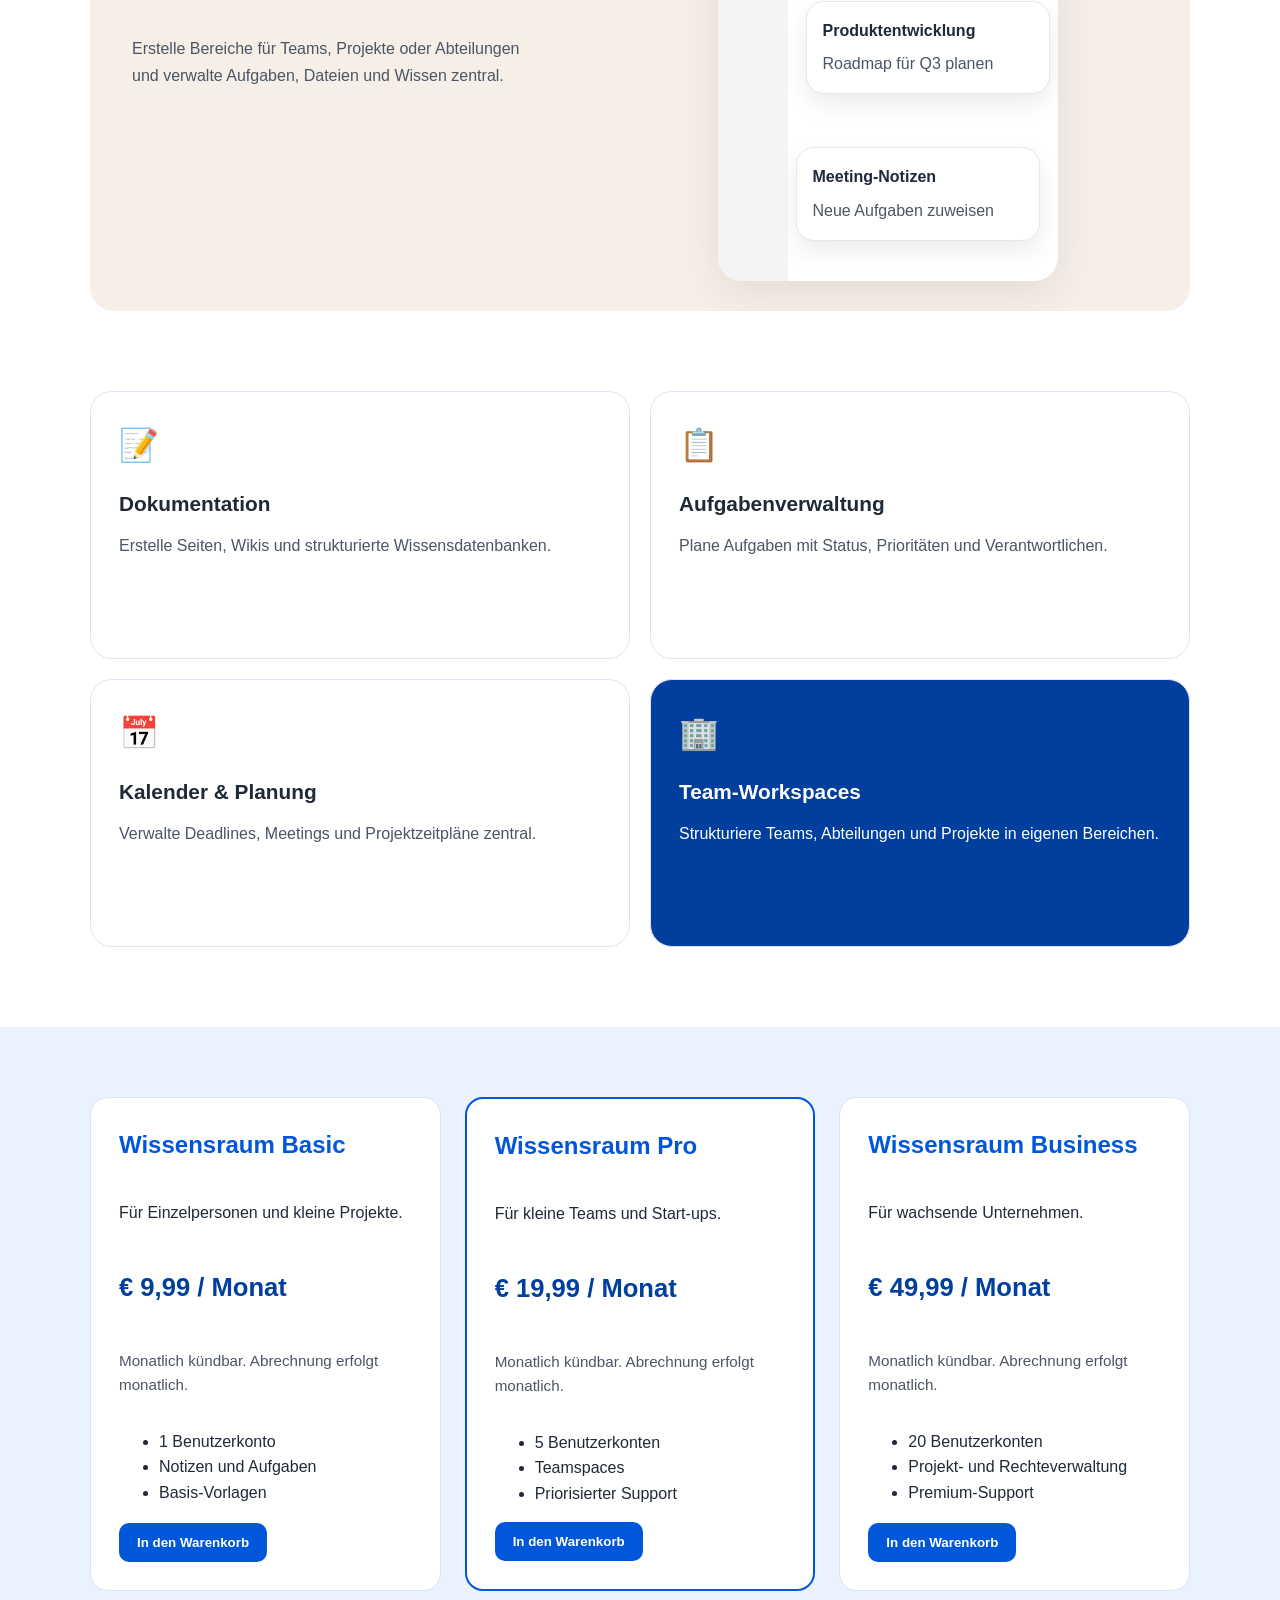
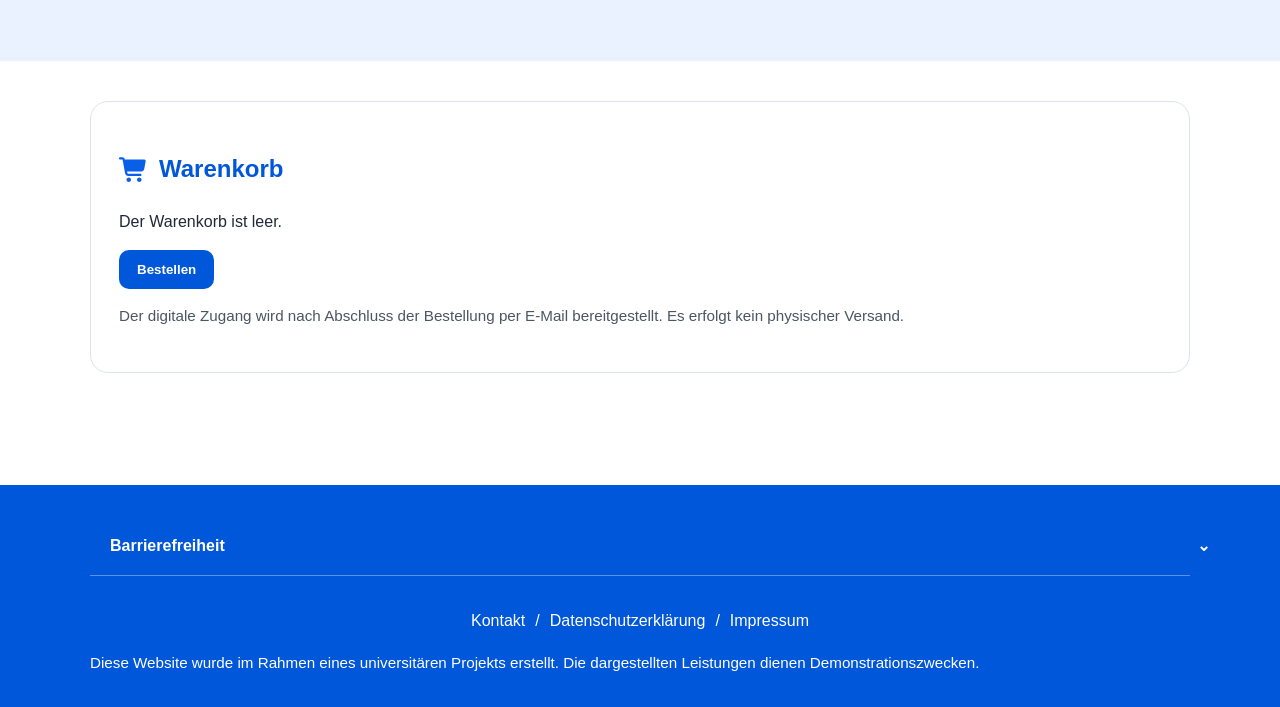
==== commit d301ea90: "Phase 4.1 - Cookie Anpassungen" ====
--- a/index.html
+++ b/index.html
@@ -387,19 +387,18 @@
         <div class="cookie-banner-text">
             <h2 id="cookie-title">Cookie-Einstellungen</h2>
             <p id="cookie-text">
-                Wissensraum verwendet technisch notwendige Cookies,
-                um grundlegende Funktionen der Website bereitzustellen.
-                Analyse- und Trackingfunktionen werden in diesem
-                Demonstrationsprojekt ausschließlich simuliert dargestellt.
+                Wissensraum verwendet nur technisch notwendige Cookies,
+                um grundlegende Funktionen der Website bereitzustellen,
+                insbesondere für Sicherheit, Navigation und Benutzerinteraktionen.
+            Analyse- und Trackingfunktionen werden in diesem
+            Demonstrationsprojekt nicht eingesetzt.
             </p>
         </div>
 
         <div class="cookie-banner-actions">
-            <button id="cookie-essential" type="button" class="cookie-secondary">
-                Nur notwendige Cookies
-            </button>
+
             <button id="cookie-accept" type="button">
-                Alle akzeptieren
+                Verstanden
             </button>
         </div>
     </div>
